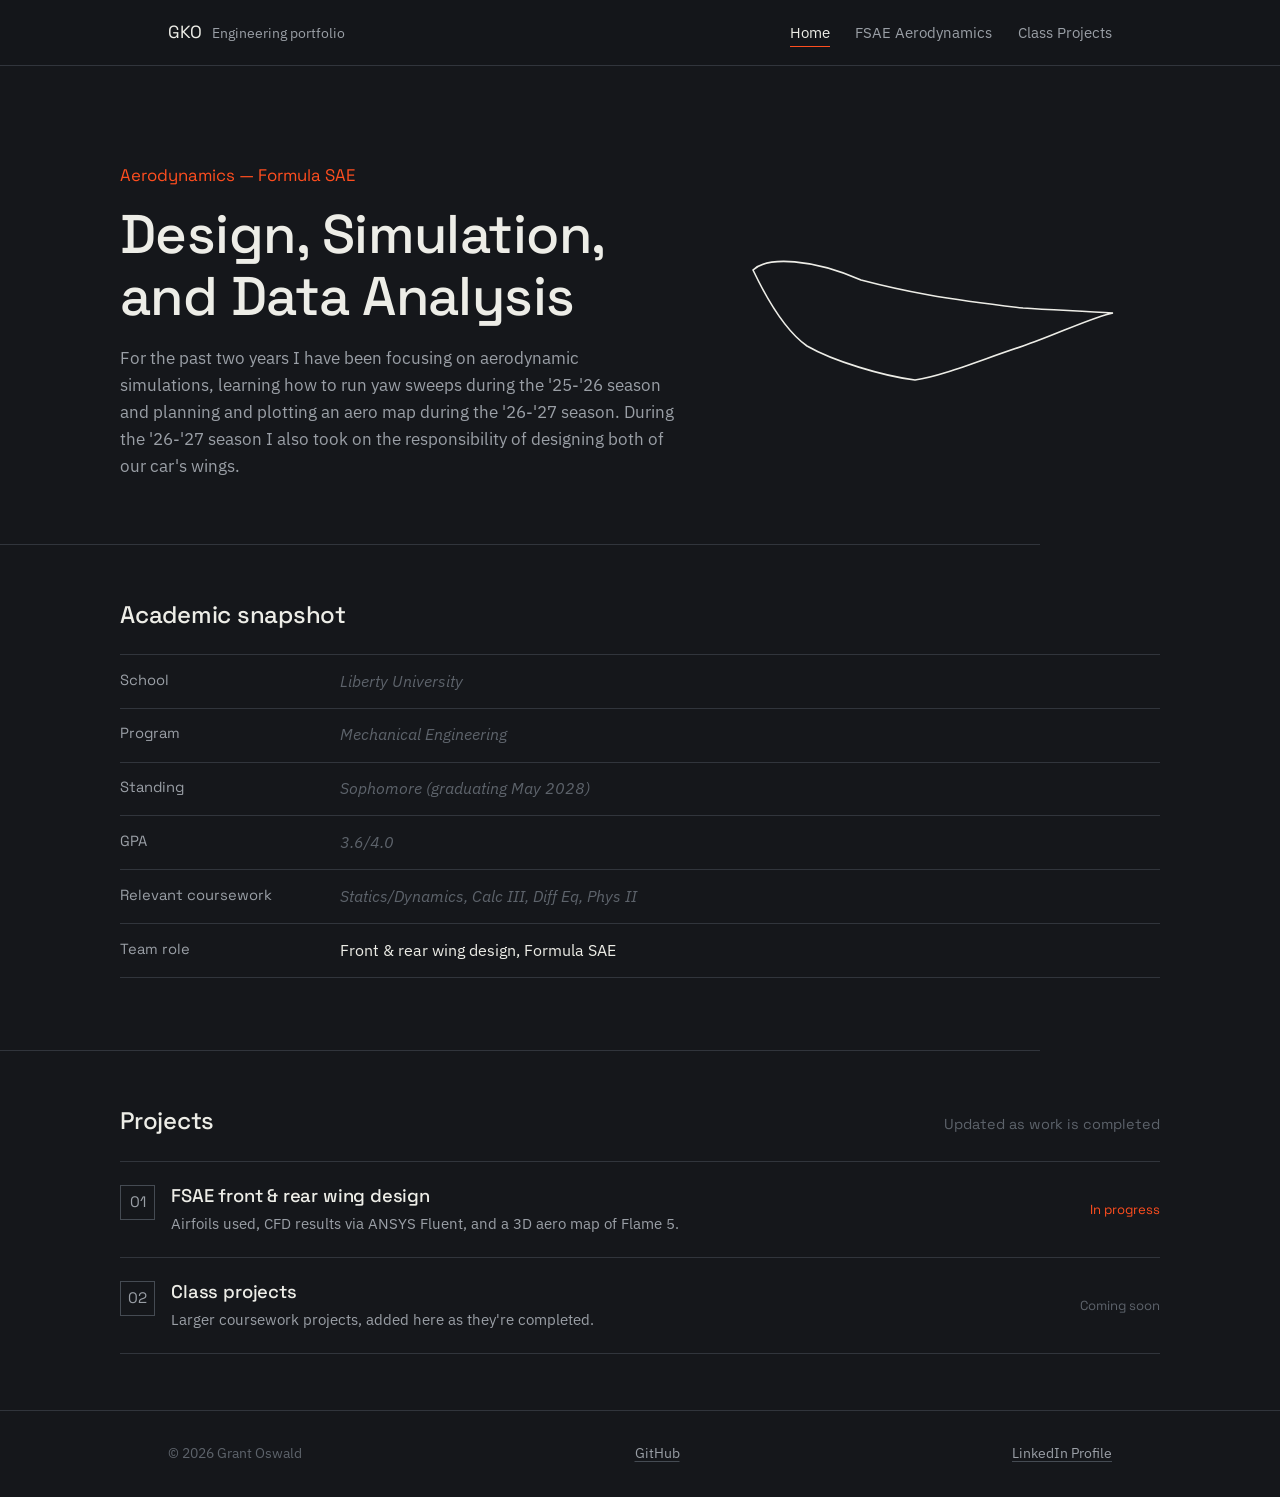
==== index.html @ 07bb7434 "Update index.html" ====
<!DOCTYPE html>
<html lang="en">
<head>
<meta charset="UTF-8">
<meta name="viewport" content="width=device-width, initial-scale=1.0">
<title>Grant Oswald — Engineering Portfolio</title>
<meta name="description" content="Engineering portfolio — FSAE aerodynamics and coursework projects.">
<link rel="preconnect" href="https://fonts.googleapis.com">
<link rel="preconnect" href="https://fonts.gstatic.com" crossorigin>
<link href="https://fonts.googleapis.com/css2?family=IBM+Plex+Sans:wght@400;500&family=Space+Grotesk:wght@500;600&display=swap" rel="stylesheet">
<link rel="stylesheet" href="css/style.css">
</head>
<body>

<header class="site-header">
  <div class="wrap">
    <a href="index.html" class="wordmark">GKO <span>Engineering portfolio</span></a>
    <nav class="site-nav">
      <a href="index.html" aria-current="page">Home</a>
      <a href="projects/fsae.html">FSAE Aerodynamics</a>
      <a href="projects/class-projects.html">Class Projects</a>
    </nav>
  </div>
</header>

<main>

  <!-- ============ HERO ============ -->
  <section class="hero wrap">
    <div>
      <div class="role">Aerodynamics — Formula SAE</div>
      <h1>Design, Simulation, and Data Analysis</h1>
      <p>For the past two years I have been focusing on aerodynamic simulations, learning how to run yaw sweeps during the '25-'26 season and
        planning and plotting an aero map during the '26-'27 season. During the '26-'27 season I also took on the responsibility of designing
      both of our car's wings.</p>
    </div>
     <div class="hero-figure" aria-hidden="true">
      <!-- MSHD airfoil profile, traced from reference plot -->
      <svg viewBox="0 0 420 260" fill="none" xmlns="http://www.w3.org/2000/svg">
        <path d="M30 79
                 C 45 65, 90 68, 138 89
                 C 180 100, 220 108, 300 117
                 C 330 119, 360 120, 390 122
                 C 372 125, 330 145, 300 155
                 C 260 168, 220 185, 192 189
                 C 160 185, 110 170, 84 155
                 C 60 138, 40 100, 30 79
                 Z"
              stroke="#EDEDE7" stroke-width="1.6"/>
      </svg>
    </div>
  </section>

  <hr class="dim-line wrap">

  <!-- ============ ACADEMIC SNAPSHOT ============ -->
  <section class="block wrap" id="about">
    <div class="block-head">
      <h2>Academic snapshot</h2>
    </div>
    <dl class="spec-sheet">
      <div class="spec-row">
        <dt>School</dt>
        <dd><span class="placeholder">Liberty University</span></dd>
      </div>
      <div class="spec-row">
        <dt>Program</dt>
        <dd><span class="placeholder">Mechanical Engineering</span></dd>
      </div>
      <div class="spec-row">
        <dt>Standing</dt>
        <dd><span class="placeholder">Sophomore (graduating May 2028)</span></dd>
      </div>
      <div class="spec-row">
        <dt>GPA</dt>
        <dd><span class="placeholder">3.6/4.0</span></dd>
      </div>
      <div class="spec-row">
        <dt>Relevant coursework</dt>
        <dd><span class="placeholder">Statics/Dynamics, Calc III, Diff Eq, Phys II</span></dd>
      </div>
      <div class="spec-row">
        <dt>Team role</dt>
        <dd>Front &amp; rear wing design, Formula SAE</dd>
      </div>
    </dl>
  </section>

  <hr class="dim-line wrap">

  <!-- ============ PROJECT INDEX ============ -->
  <section class="block wrap" id="projects">
    <div class="block-head">
      <h2>Projects</h2>
      <span class="block-note">Updated as work is completed</span>
    </div>
    <div class="parts-list">
      <a class="part" href="projects/fsae.html">
        <span class="part-mark">01</span>
        <span class="part-body">
          <h3>FSAE front &amp; rear wing design</h3>
          <p>Airfoils used, CFD results via ANSYS Fluent, and a 3D aero map of Flame 5.</p>
        </span>
        <span class="part-status live">In progress</span>
      </a>
      <a class="part" href="projects/class-projects.html">
        <span class="part-mark">02</span>
        <span class="part-body">
          <h3>Class projects</h3>
          <p>Larger coursework projects, added here as they're completed.</p>
        </span>
        <span class="part-status">Coming soon</span>
      </a>
    </div>
  </section>

</main>

<footer class="site-footer">
  <div class="wrap">
    <span>&copy; 2026 Grant Oswald</span>
    <span><a href="https://github.com/gkoz416">GitHub</a></span>
    <span><a href="https://linkedin.com/in/grant-oswald/">LinkedIn Profile</a></span>
  </div>
</footer>

<script src="js/main.js"></script>
</body>
</html>
---- css/style.css ----
/* ============================================================
   Design tokens
   ============================================================ */
:root {
  --bg: #15171B;
  --bg-panel: #1B1E23;
  --text: #EDEDE7;
  --text-dim: #9A9FA6;
  --text-faint: #5D636B;
  --accent: #FF4E1F;
  --line: #31353C;
  --line-strong: #454B53;

  --font-head: "Space Grotesk", sans-serif;
  --font-body: "IBM Plex Sans", sans-serif;

  --measure: 68ch;
  --gutter: clamp(1.25rem, 4vw, 3rem);
}

* { box-sizing: border-box; }

html {
  scroll-behavior: smooth;
}

@media (prefers-reduced-motion: reduce) {
  html { scroll-behavior: auto; }
  * { animation-duration: 0.001ms !important; transition-duration: 0.001ms !important; }
}

body {
  margin: 0;
  background: var(--bg);
  color: var(--text);
  font-family: var(--font-body);
  font-size: 16px;
  line-height: 1.6;
  -webkit-font-smoothing: antialiased;
}

a {
  color: var(--text);
  text-decoration-color: var(--line-strong);
  text-underline-offset: 3px;
}
a:hover { text-decoration-color: var(--accent); }

a:focus-visible,
button:focus-visible {
  outline: 2px solid var(--accent);
  outline-offset: 3px;
}

img { max-width: 100%; display: block; }

h1, h2, h3 {
  font-family: var(--font-head);
  font-weight: 500;
  line-height: 1.15;
  margin: 0;
  letter-spacing: -0.01em;
}

p { margin: 0 0 1rem; max-width: var(--measure); }
p:last-child { margin-bottom: 0; }

.wrap {
  max-width: 1040px;
  margin: 0 auto;
  padding: 0 var(--gutter);
}

/* ============================================================
   Dimension-line divider — a recurring motif borrowed from
   engineering drawings: a rule with tick marks at each end,
   used to separate sections instead of a plain hairline.
   ============================================================ */
.dim-line {
  border: none;
  border-top: 1px solid var(--line);
  position: relative;
  margin: 0;
}
.dim-line::before,
.dim-line::after {
  content: "";
  position: absolute;
  top: -4px;
  width: 1px;
  height: 9px;
  background: var(--line-strong);
}
.dim-line::before { left: 0; }
.dim-line::after { right: 0; }

/* ============================================================
   Header / nav
   ============================================================ */
.site-header {
  border-bottom: 1px solid var(--line);
  position: sticky;
  top: 0;
  background: rgba(21, 23, 27, 0.92);
  backdrop-filter: blur(6px);
  z-index: 10;
}
.site-header .wrap {
  display: flex;
  align-items: baseline;
  justify-content: space-between;
  flex-wrap: wrap;
  gap: 0.5rem 1.5rem;
  padding-top: 1.1rem;
  padding-bottom: 1.1rem;
}
.wordmark {
  font-family: var(--font-head);
  font-size: 1.1rem;
  color: var(--text);
  text-decoration: none;
  display: flex;
  align-items: baseline;
  gap: 0.6rem;
}
.wordmark span {
  font-family: var(--font-body);
  font-size: 0.85rem;
  color: var(--text-dim);
  font-weight: 400;
}
.site-nav {
  display: flex;
  gap: 1.6rem;
  flex-wrap: wrap;
}
.site-nav a {
  font-size: 0.95rem;
  color: var(--text-dim);
  text-decoration: none;
  padding-bottom: 2px;
  border-bottom: 1px solid transparent;
}
.site-nav a:hover,
.site-nav a[aria-current="page"] {
  color: var(--text);
  border-bottom-color: var(--accent);
}

/* ============================================================
   Hero
   ============================================================ */
.hero {
  padding: clamp(3rem, 8vw, 6rem) 0 clamp(2.5rem, 6vw, 4rem);
  display: grid;
  grid-template-columns: 1.1fr 0.9fr;
  gap: 2rem;
  align-items: center;
}
.hero h1 {
  font-size: clamp(2.1rem, 4.4vw, 3.4rem);
  max-width: 14ch;
}
.hero .role {
  color: var(--accent);
  font-family: var(--font-head);
  font-size: 1.05rem;
  margin-bottom: 0.9rem;
}
.hero p {
  color: var(--text-dim);
  font-size: 1.05rem;
  margin-top: 1.1rem;
}
.hero-figure {
  display: flex;
  justify-content: center;
}
.hero-figure svg {
  width: 100%;
  max-width: 420px;
  height: auto;
}
@media (max-width: 760px) {
  .hero { grid-template-columns: 1fr; }
  .hero-figure { order: -1; max-width: 260px; margin: 0 auto; }
}

/* ============================================================
   Section shell
   ============================================================ */
section.block {
  padding: clamp(2.5rem, 6vw, 3.5rem) 0;
}
.block-head {
  display: flex;
  justify-content: space-between;
  align-items: baseline;
  gap: 1rem;
  margin-bottom: 1.6rem;
  flex-wrap: wrap;
}
.block-head h2 {
  font-size: 1.5rem;
}
.block-head .block-note {
  color: var(--text-faint);
  font-size: 0.9rem;
  font-family: var(--font-head);
}

/* ============================================================
   Spec sheet — label/value rows, used for the academic
   snapshot. Mirrors a datasheet rather than a generic card.
   ============================================================ */
.spec-sheet {
  display: grid;
  grid-template-columns: minmax(140px, 220px) 1fr;
  border-top: 1px solid var(--line);
}
.spec-row {
  display: contents;
}
.spec-row dt,
.spec-row dd {
  padding: 0.85rem 0;
  border-bottom: 1px solid var(--line);
  margin: 0;
}
.spec-row dt {
  color: var(--text-dim);
  font-family: var(--font-head);
  font-size: 0.92rem;
  padding-right: 1rem;
}
.spec-row dd {
  color: var(--text);
}
.spec-row dd .placeholder {
  color: var(--text-faint);
  font-style: italic;
}
@media (max-width: 560px) {
  .spec-sheet { grid-template-columns: 1fr; }
  .spec-row dt { border-bottom: none; padding-bottom: 0.15rem; }
  .spec-row dd { padding-top: 0.15rem; }
}

/* ============================================================
   Parts list — the project index, styled like a bill of
   materials rather than a grid of identical cards.
   ============================================================ */
.parts-list {
  border-top: 1px solid var(--line);
}
.part {
  display: grid;
  grid-template-columns: 2.2rem 1fr auto;
  gap: 1rem;
  align-items: start;
  padding: 1.4rem 0;
  border-bottom: 1px solid var(--line);
  text-decoration: none;
  color: inherit;
}
.part-mark {
  width: 2.2rem;
  height: 2.2rem;
  border: 1px solid var(--line-strong);
  display: flex;
  align-items: center;
  justify-content: center;
  color: var(--text-dim);
  font-family: var(--font-head);
  font-size: 0.95rem;
}
.part-body h3 {
  font-size: 1.15rem;
  margin-bottom: 0.3rem;
}
.part-body p {
  color: var(--text-dim);
  font-size: 0.95rem;
}
.part-status {
  font-family: var(--font-head);
  font-size: 0.82rem;
  color: var(--text-faint);
  white-space: nowrap;
  align-self: center;
}
.part-status.live { color: var(--accent); }
a.part:hover .part-mark { border-color: var(--accent); color: var(--accent); }
a.part:hover h3 { text-decoration: underline; text-decoration-color: var(--accent); }

/* ============================================================
   Placeholder media block — dashed frame standing in for
   images/embeds not yet added.
   ============================================================ */
.placeholder-media {
  border: 1px dashed var(--line-strong);
  background: var(--bg-panel);
  color: var(--text-faint);
  min-height: 220px;
  display: flex;
  align-items: center;
  justify-content: center;
  text-align: center;
  padding: 1.5rem;
  font-size: 0.9rem;
}
.placeholder-media strong {
  display: block;
  color: var(--text-dim);
  font-family: var(--font-head);
  font-weight: 500;
  margin-bottom: 0.35rem;
}

/* ============================================================
   Process steps (FSAE page) — a real sequence, so numbering
   is appropriate here.
   ============================================================ */
.process {
  border-top: 1px solid var(--line);
}
.step {
  display: grid;
  grid-template-columns: 3rem 1fr;
  gap: 1.2rem;
  padding: 1.6rem 0;
  border-bottom: 1px solid var(--line);
}
.step-num {
  font-family: var(--font-head);
  color: var(--accent);
  font-size: 1rem;
}
.step h3 {
  font-size: 1.1rem;
  margin-bottom: 0.4rem;
}
.step p { color: var(--text-dim); }

/* ============================================================
   Two-up media/text layout
   ============================================================ */
.split {
  display: grid;
  grid-template-columns: 1fr 1fr;
  gap: 2rem;
  align-items: center;
}
@media (max-width: 700px) {
  .split { grid-template-columns: 1fr; }
}

.tag-row {
  display: flex;
  flex-wrap: wrap;
  gap: 0.5rem;
  margin-top: 0.9rem;
}
.tag {
  font-family: var(--font-head);
  font-size: 0.8rem;
  color: var(--text-dim);
  border: 1px solid var(--line-strong);
  padding: 0.25rem 0.6rem;
}

.back-link {
  display: inline-block;
  color: var(--text-dim);
  font-size: 0.9rem;
  text-decoration: none;
  margin-bottom: 1.5rem;
  border-bottom: 1px solid var(--line-strong);
}
.back-link:hover { color: var(--accent); border-color: var(--accent); }

/* ============================================================
   Footer
   ============================================================ */
.site-footer {
  border-top: 1px solid var(--line);
  padding: 2rem 0;
  color: var(--text-faint);
  font-size: 0.85rem;
}
.site-footer .wrap {
  display: flex;
  justify-content: space-between;
  flex-wrap: wrap;
  gap: 0.5rem;
}
.site-footer a { color: var(--text-dim); }
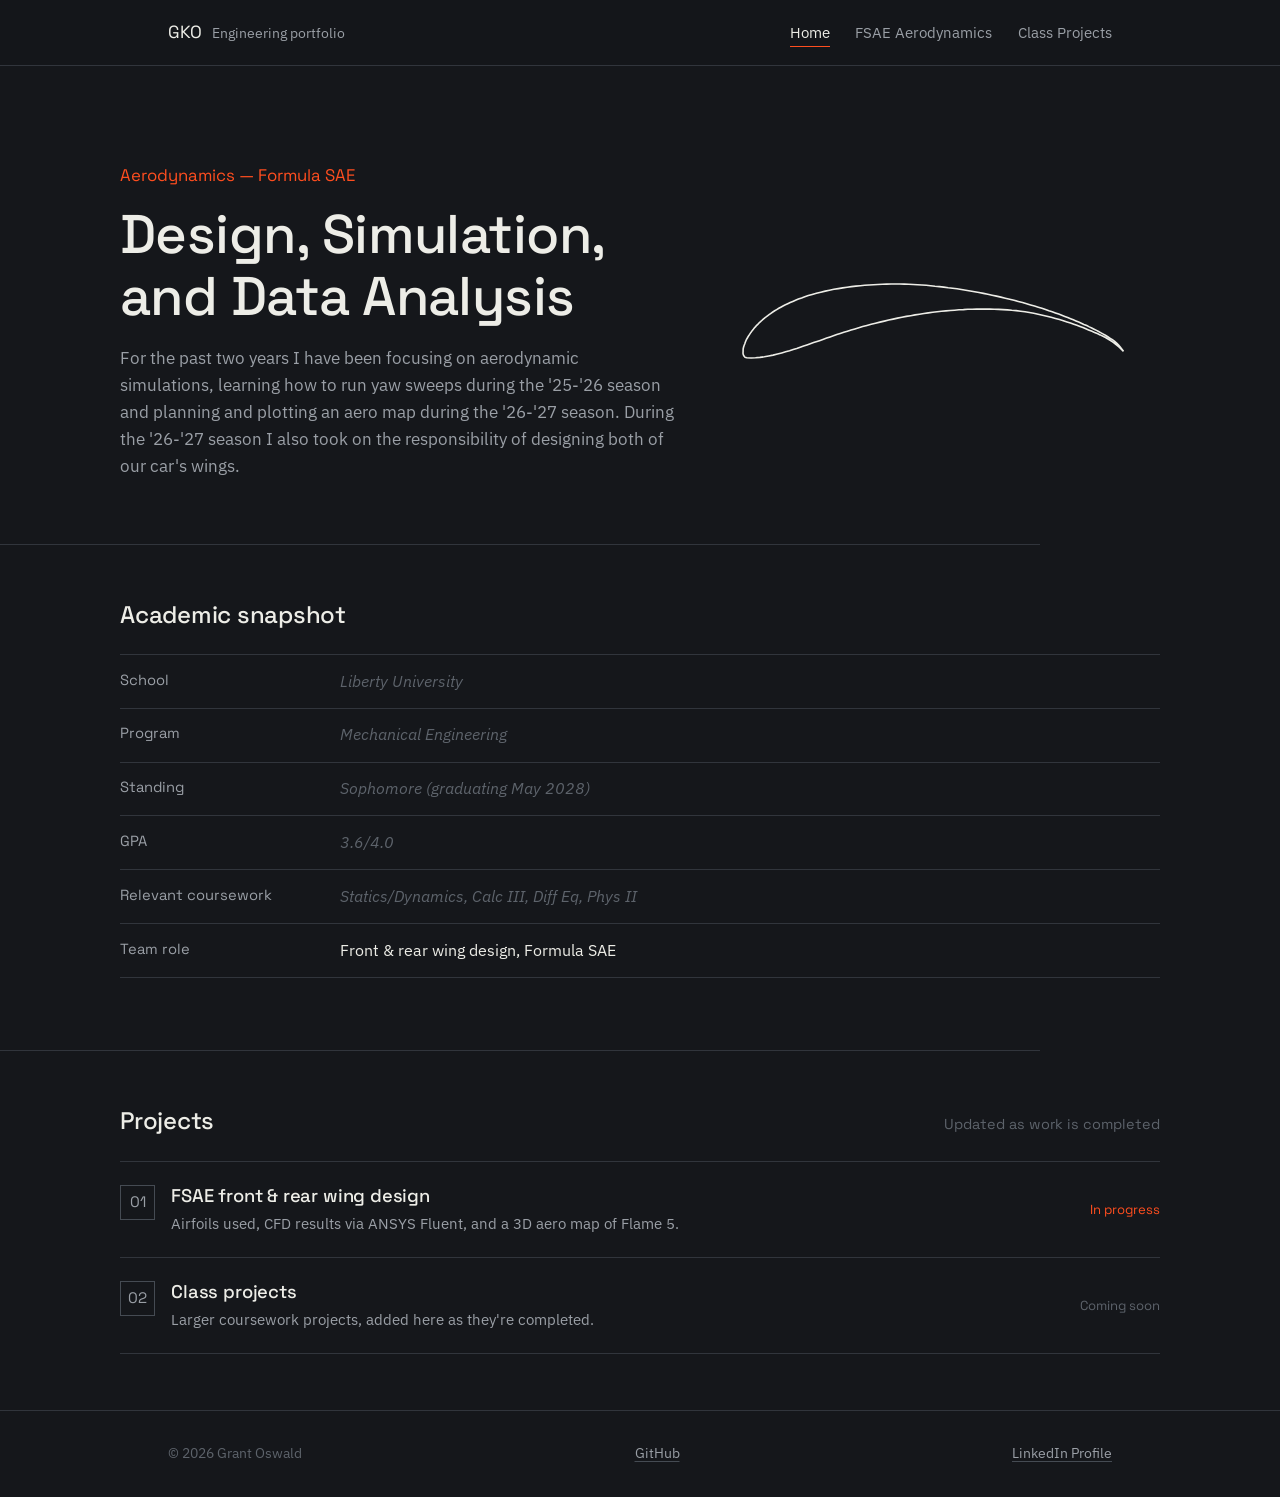
==== commit bbba8bb3: "Update index.html" ====
--- a/index.html
+++ b/index.html
@@ -35,17 +35,9 @@
       both of our car's wings.</p>
     </div>
      <div class="hero-figure" aria-hidden="true">
-      <!-- MSHD airfoil profile, traced from reference plot -->
+      <!-- MSHD airfoil profile, plotted from coordinate data (x/c, y/c) -->
       <svg viewBox="0 0 420 260" fill="none" xmlns="http://www.w3.org/2000/svg">
-        <path d="M30 79
-                 C 45 65, 90 68, 138 89
-                 C 180 100, 220 108, 300 117
-                 C 330 119, 360 120, 390 122
-                 C 372 125, 330 145, 300 155
-                 C 260 168, 220 185, 192 189
-                 C 160 185, 110 170, 84 155
-                 C 60 138, 40 100, 30 79
-                 Z"
+        <path d="M400.5 160.3 L397.4 156.2 L395.8 154.2 L393.9 152.4 L391.7 150.4 L389.4 148.7 L387.2 147.3 L384.8 145.8 L382.4 144.3 L379.9 142.9 L377.6 141.6 L375.6 140.5 L373.5 139.4 L371.1 138.2 L368.7 137.0 L366.3 135.9 L363.7 134.6 L360.9 133.4 L358.3 132.2 L355.7 131.1 L353.0 129.9 L350.3 128.8 L347.6 127.7 L344.7 126.5 L341.8 125.4 L338.8 124.2 L335.7 123.1 L332.4 121.9 L329.2 120.7 L325.9 119.7 L322.5 118.5 L318.9 117.3 L315.3 116.2 L311.5 115.0 L307.6 113.9 L303.6 112.7 L299.5 111.6 L295.3 110.4 L291.0 109.3 L286.7 108.2 L282.3 107.2 L277.9 106.1 L273.5 105.1 L269.1 104.2 L264.8 103.3 L260.4 102.4 L256.0 101.5 L251.6 100.7 L247.2 100.0 L242.8 99.3 L238.4 98.5 L234.0 97.8 L229.6 97.2 L225.2 96.7 L220.8 96.1 L216.4 95.6 L212.0 95.2 L207.6 94.7 L203.3 94.3 L198.9 94.0 L194.5 93.7 L190.1 93.5 L185.7 93.3 L181.3 93.1 L176.9 93.0 L172.5 93.0 L168.1 93.0 L163.7 93.1 L159.3 93.3 L154.9 93.5 L150.5 93.7 L146.1 94.0 L141.7 94.3 L137.3 94.7 L132.9 95.1 L128.5 95.6 L124.1 96.2 L119.7 96.9 L115.3 97.6 L110.9 98.3 L106.5 99.2 L102.2 100.1 L97.8 101.2 L93.4 102.3 L89.2 103.5 L85.3 104.6 L81.8 105.7 L78.6 106.9 L75.4 108.0 L72.5 109.2 L69.8 110.4 L67.2 111.5 L64.7 112.7 L62.4 113.8 L60.0 115.0 L57.8 116.2 L55.8 117.3 L53.7 118.6 L51.7 119.8 L49.8 121.0 L47.9 122.3 L46.1 123.6 L44.5 124.8 L43.1 125.9 L41.5 127.1 L40.0 128.4 L38.8 129.5 L37.5 130.7 L36.2 131.8 L35.0 133.1 L33.7 134.3 L32.6 135.6 L31.5 136.8 L30.5 138.1 L29.4 139.4 L28.4 140.8 L27.4 142.1 L26.6 143.4 L25.7 144.7 L24.9 146.0 L24.2 147.3 L23.5 148.4 L22.9 149.8 L22.3 151.3 L21.8 152.7 L21.1 154.4 L20.6 156.0 L20.2 157.7 L20.1 159.4 L20.1 160.6 L20.0 162.2 L20.3 163.7 L21.0 165.1 L22.1 166.4 L23.7 166.8 L28.1 167.0 L32.5 166.8 L36.9 166.4 L41.3 165.8 L45.7 165.0 L50.1 164.1 L54.5 163.0 L58.7 161.9 L62.6 160.8 L66.5 159.7 L70.2 158.5 L73.7 157.4 L77.2 156.2 L80.6 155.1 L83.9 154.0 L87.3 152.8 L90.6 151.6 L94.0 150.5 L97.2 149.4 L100.5 148.2 L103.7 147.1 L107.1 145.9 L110.4 144.8 L113.8 143.6 L117.2 142.5 L120.8 141.3 L124.4 140.2 L128.1 139.0 L131.9 137.9 L135.8 136.7 L139.7 135.6 L143.9 134.4 L148.2 133.3 L152.5 132.2 L156.9 131.1 L161.3 130.1 L165.7 129.0 L170.1 128.1 L174.5 127.1 L178.9 126.3 L183.3 125.4 L187.7 124.7 L192.1 123.9 L196.5 123.2 L200.9 122.5 L205.3 121.9 L209.7 121.3 L214.1 120.8 L218.5 120.3 L222.9 119.9 L227.3 119.5 L231.6 119.2 L236.0 118.8 L240.4 118.6 L244.8 118.3 L249.2 118.2 L253.6 118.1 L258.0 118.1 L262.4 118.1 L266.8 118.1 L271.2 118.2 L275.6 118.4 L280.0 118.6 L284.4 118.9 L288.8 119.3 L293.2 119.6 L297.6 120.2 L302.0 120.8 L306.4 121.5 L310.7 122.3 L315.1 123.2 L319.5 124.2 L323.9 125.2 L328.2 126.3 L332.4 127.4 L336.5 128.6 L340.3 129.7 L344.0 130.9 L347.5 132.0 L350.8 133.2 L353.9 134.3 L357.0 135.5 L360.0 136.6 L362.8 137.8 L365.5 138.9 L368.4 140.1 L371.6 141.4 L374.3 142.6 L377.2 143.9 L380.0 145.3 L382.5 146.5 L385.0 148.0 L387.1 149.3 L389.2 150.6 L390.9 151.8 L392.5 153.1 L394.7 154.9 L396.5 156.5 Z"
               stroke="#EDEDE7" stroke-width="1.6"/>
       </svg>
     </div>
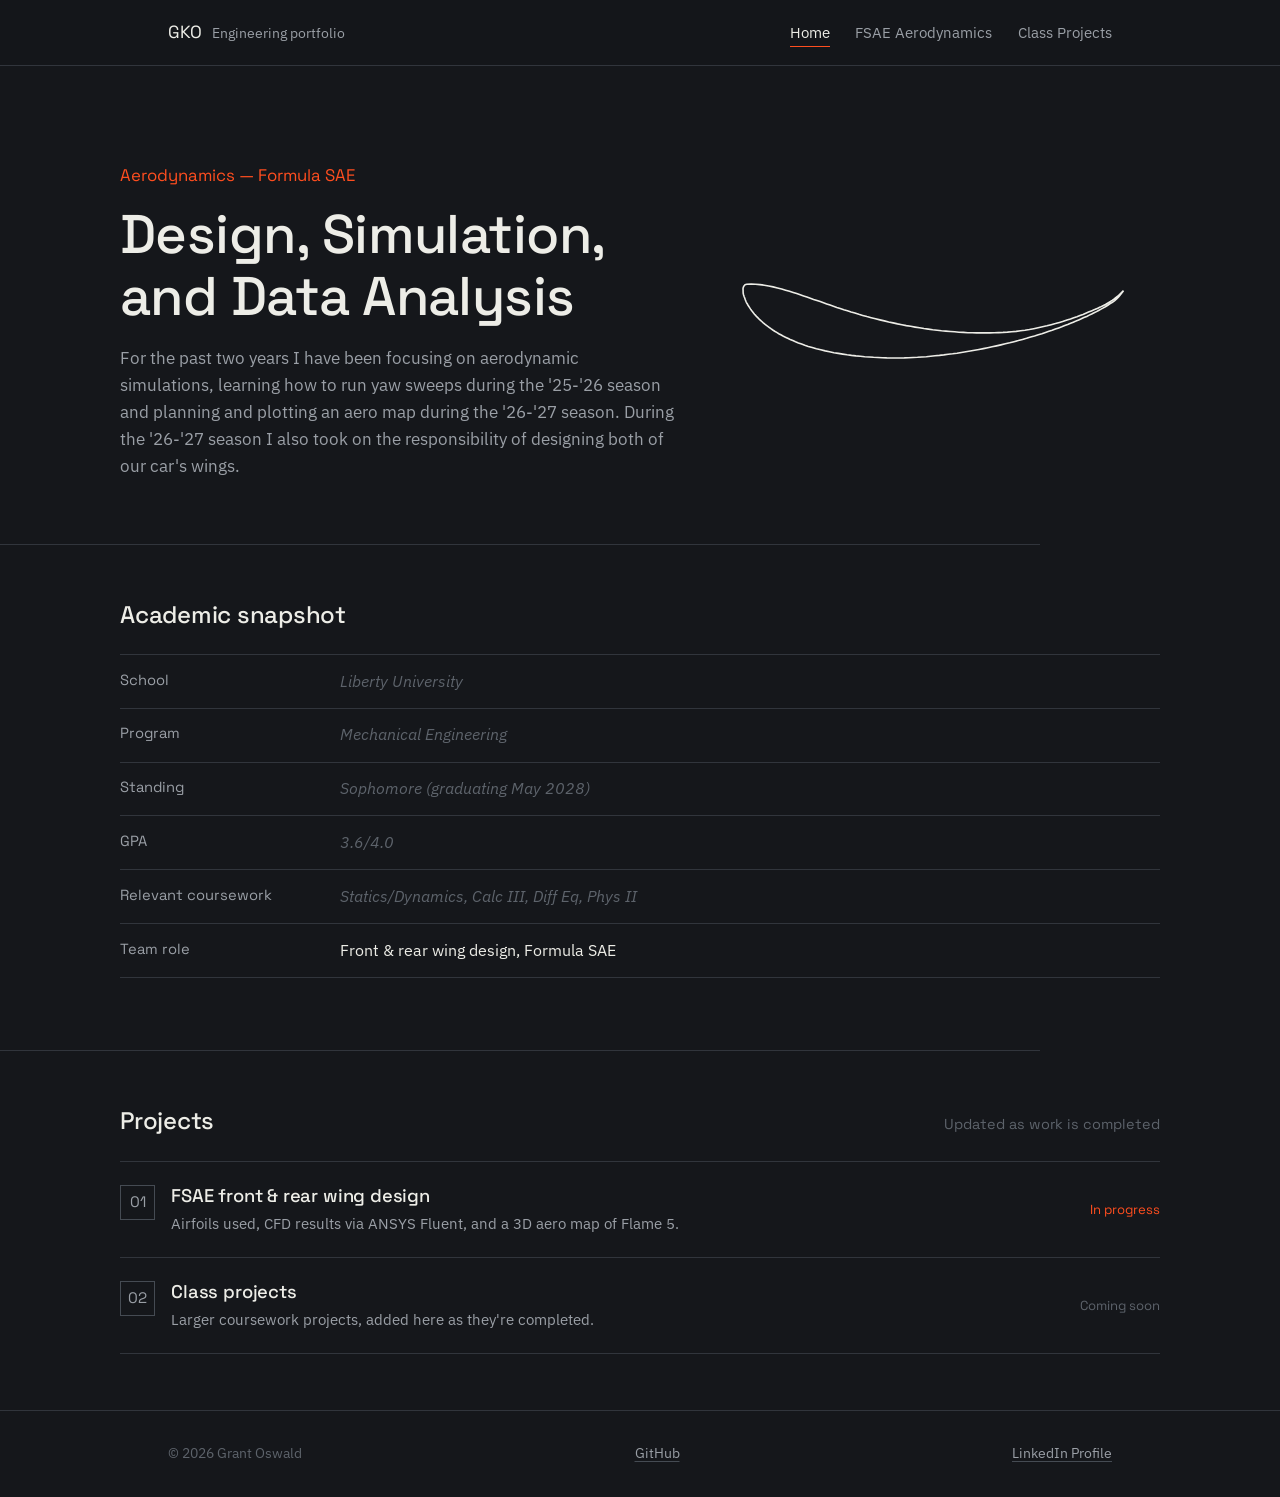
==== commit 9aaa18e1: "Update index.html" ====
--- a/index.html
+++ b/index.html
@@ -35,9 +35,9 @@
       both of our car's wings.</p>
     </div>
      <div class="hero-figure" aria-hidden="true">
-      <!-- MSHD airfoil profile, plotted from coordinate data (x/c, y/c) -->
+      <!-- MSHD airfoil profile, plotted from coordinate data (x/c, y/c), flipped -->
       <svg viewBox="0 0 420 260" fill="none" xmlns="http://www.w3.org/2000/svg">
-        <path d="M400.5 160.3 L397.4 156.2 L395.8 154.2 L393.9 152.4 L391.7 150.4 L389.4 148.7 L387.2 147.3 L384.8 145.8 L382.4 144.3 L379.9 142.9 L377.6 141.6 L375.6 140.5 L373.5 139.4 L371.1 138.2 L368.7 137.0 L366.3 135.9 L363.7 134.6 L360.9 133.4 L358.3 132.2 L355.7 131.1 L353.0 129.9 L350.3 128.8 L347.6 127.7 L344.7 126.5 L341.8 125.4 L338.8 124.2 L335.7 123.1 L332.4 121.9 L329.2 120.7 L325.9 119.7 L322.5 118.5 L318.9 117.3 L315.3 116.2 L311.5 115.0 L307.6 113.9 L303.6 112.7 L299.5 111.6 L295.3 110.4 L291.0 109.3 L286.7 108.2 L282.3 107.2 L277.9 106.1 L273.5 105.1 L269.1 104.2 L264.8 103.3 L260.4 102.4 L256.0 101.5 L251.6 100.7 L247.2 100.0 L242.8 99.3 L238.4 98.5 L234.0 97.8 L229.6 97.2 L225.2 96.7 L220.8 96.1 L216.4 95.6 L212.0 95.2 L207.6 94.7 L203.3 94.3 L198.9 94.0 L194.5 93.7 L190.1 93.5 L185.7 93.3 L181.3 93.1 L176.9 93.0 L172.5 93.0 L168.1 93.0 L163.7 93.1 L159.3 93.3 L154.9 93.5 L150.5 93.7 L146.1 94.0 L141.7 94.3 L137.3 94.7 L132.9 95.1 L128.5 95.6 L124.1 96.2 L119.7 96.9 L115.3 97.6 L110.9 98.3 L106.5 99.2 L102.2 100.1 L97.8 101.2 L93.4 102.3 L89.2 103.5 L85.3 104.6 L81.8 105.7 L78.6 106.9 L75.4 108.0 L72.5 109.2 L69.8 110.4 L67.2 111.5 L64.7 112.7 L62.4 113.8 L60.0 115.0 L57.8 116.2 L55.8 117.3 L53.7 118.6 L51.7 119.8 L49.8 121.0 L47.9 122.3 L46.1 123.6 L44.5 124.8 L43.1 125.9 L41.5 127.1 L40.0 128.4 L38.8 129.5 L37.5 130.7 L36.2 131.8 L35.0 133.1 L33.7 134.3 L32.6 135.6 L31.5 136.8 L30.5 138.1 L29.4 139.4 L28.4 140.8 L27.4 142.1 L26.6 143.4 L25.7 144.7 L24.9 146.0 L24.2 147.3 L23.5 148.4 L22.9 149.8 L22.3 151.3 L21.8 152.7 L21.1 154.4 L20.6 156.0 L20.2 157.7 L20.1 159.4 L20.1 160.6 L20.0 162.2 L20.3 163.7 L21.0 165.1 L22.1 166.4 L23.7 166.8 L28.1 167.0 L32.5 166.8 L36.9 166.4 L41.3 165.8 L45.7 165.0 L50.1 164.1 L54.5 163.0 L58.7 161.9 L62.6 160.8 L66.5 159.7 L70.2 158.5 L73.7 157.4 L77.2 156.2 L80.6 155.1 L83.9 154.0 L87.3 152.8 L90.6 151.6 L94.0 150.5 L97.2 149.4 L100.5 148.2 L103.7 147.1 L107.1 145.9 L110.4 144.8 L113.8 143.6 L117.2 142.5 L120.8 141.3 L124.4 140.2 L128.1 139.0 L131.9 137.9 L135.8 136.7 L139.7 135.6 L143.9 134.4 L148.2 133.3 L152.5 132.2 L156.9 131.1 L161.3 130.1 L165.7 129.0 L170.1 128.1 L174.5 127.1 L178.9 126.3 L183.3 125.4 L187.7 124.7 L192.1 123.9 L196.5 123.2 L200.9 122.5 L205.3 121.9 L209.7 121.3 L214.1 120.8 L218.5 120.3 L222.9 119.9 L227.3 119.5 L231.6 119.2 L236.0 118.8 L240.4 118.6 L244.8 118.3 L249.2 118.2 L253.6 118.1 L258.0 118.1 L262.4 118.1 L266.8 118.1 L271.2 118.2 L275.6 118.4 L280.0 118.6 L284.4 118.9 L288.8 119.3 L293.2 119.6 L297.6 120.2 L302.0 120.8 L306.4 121.5 L310.7 122.3 L315.1 123.2 L319.5 124.2 L323.9 125.2 L328.2 126.3 L332.4 127.4 L336.5 128.6 L340.3 129.7 L344.0 130.9 L347.5 132.0 L350.8 133.2 L353.9 134.3 L357.0 135.5 L360.0 136.6 L362.8 137.8 L365.5 138.9 L368.4 140.1 L371.6 141.4 L374.3 142.6 L377.2 143.9 L380.0 145.3 L382.5 146.5 L385.0 148.0 L387.1 149.3 L389.2 150.6 L390.9 151.8 L392.5 153.1 L394.7 154.9 L396.5 156.5 Z"
+        <path d="M400.5 99.7 L397.4 103.8 L395.8 105.8 L393.9 107.6 L391.7 109.6 L389.4 111.3 L387.2 112.7 L384.8 114.2 L382.4 115.7 L379.9 117.1 L377.6 118.4 L375.6 119.5 L373.5 120.6 L371.1 121.8 L368.7 123.0 L366.3 124.1 L363.7 125.4 L360.9 126.6 L358.3 127.8 L355.7 128.9 L353.0 130.1 L350.3 131.2 L347.6 132.3 L344.7 133.5 L341.8 134.6 L338.8 135.8 L335.7 136.9 L332.4 138.1 L329.2 139.3 L325.9 140.3 L322.5 141.5 L318.9 142.7 L315.3 143.8 L311.5 145.0 L307.6 146.1 L303.6 147.3 L299.5 148.4 L295.3 149.6 L291.0 150.7 L286.7 151.8 L282.3 152.8 L277.9 153.9 L273.5 154.9 L269.1 155.8 L264.8 156.7 L260.4 157.6 L256.0 158.5 L251.6 159.3 L247.2 160.0 L242.8 160.7 L238.4 161.5 L234.0 162.2 L229.6 162.8 L225.2 163.3 L220.8 163.9 L216.4 164.4 L212.0 164.8 L207.6 165.3 L203.3 165.7 L198.9 166.0 L194.5 166.3 L190.1 166.5 L185.7 166.7 L181.3 166.9 L176.9 167.0 L172.5 167.0 L168.1 167.0 L163.7 166.9 L159.3 166.7 L154.9 166.5 L150.5 166.3 L146.1 166.0 L141.7 165.7 L137.3 165.3 L132.9 164.9 L128.5 164.4 L124.1 163.8 L119.7 163.1 L115.3 162.4 L110.9 161.7 L106.5 160.8 L102.2 159.9 L97.8 158.8 L93.4 157.7 L89.2 156.5 L85.3 155.4 L81.8 154.3 L78.6 153.1 L75.4 152.0 L72.5 150.8 L69.8 149.6 L67.2 148.5 L64.7 147.3 L62.4 146.2 L60.0 145.0 L57.8 143.8 L55.8 142.7 L53.7 141.4 L51.7 140.2 L49.8 139.0 L47.9 137.7 L46.1 136.4 L44.5 135.2 L43.1 134.1 L41.5 132.9 L40.0 131.6 L38.8 130.5 L37.5 129.3 L36.2 128.2 L35.0 126.9 L33.7 125.7 L32.6 124.4 L31.5 123.2 L30.5 121.9 L29.4 120.6 L28.4 119.2 L27.4 117.9 L26.6 116.6 L25.7 115.3 L24.9 114.0 L24.2 112.7 L23.5 111.6 L22.9 110.2 L22.3 108.7 L21.8 107.3 L21.1 105.6 L20.6 104.0 L20.2 102.3 L20.1 100.6 L20.1 99.4 L20.0 97.8 L20.3 96.3 L21.0 94.9 L22.1 93.6 L23.7 93.2 L28.1 93.0 L32.5 93.2 L36.9 93.6 L41.3 94.2 L45.7 95.0 L50.1 95.9 L54.5 97.0 L58.7 98.1 L62.6 99.2 L66.5 100.3 L70.2 101.5 L73.7 102.6 L77.2 103.8 L80.6 104.9 L83.9 106.0 L87.3 107.2 L90.6 108.4 L94.0 109.5 L97.2 110.6 L100.5 111.8 L103.7 112.9 L107.1 114.1 L110.4 115.2 L113.8 116.4 L117.2 117.5 L120.8 118.7 L124.4 119.8 L128.1 121.0 L131.9 122.1 L135.8 123.3 L139.7 124.4 L143.9 125.6 L148.2 126.7 L152.5 127.8 L156.9 128.9 L161.3 129.9 L165.7 131.0 L170.1 131.9 L174.5 132.9 L178.9 133.7 L183.3 134.6 L187.7 135.3 L192.1 136.1 L196.5 136.8 L200.9 137.5 L205.3 138.1 L209.7 138.7 L214.1 139.2 L218.5 139.7 L222.9 140.1 L227.3 140.5 L231.6 140.8 L236.0 141.2 L240.4 141.4 L244.8 141.7 L249.2 141.8 L253.6 141.9 L258.0 141.9 L262.4 141.9 L266.8 141.9 L271.2 141.8 L275.6 141.6 L280.0 141.4 L284.4 141.1 L288.8 140.7 L293.2 140.4 L297.6 139.8 L302.0 139.2 L306.4 138.5 L310.7 137.7 L315.1 136.8 L319.5 135.8 L323.9 134.8 L328.2 133.7 L332.4 132.6 L336.5 131.4 L340.3 130.3 L344.0 129.1 L347.5 128.0 L350.8 126.8 L353.9 125.7 L357.0 124.5 L360.0 123.4 L362.8 122.2 L365.5 121.1 L368.4 119.9 L371.6 118.6 L374.3 117.4 L377.2 116.1 L380.0 114.7 L382.5 113.5 L385.0 112.0 L387.1 110.7 L389.2 109.4 L390.9 108.2 L392.5 106.9 L394.7 105.1 L396.5 103.5 Z"
               stroke="#EDEDE7" stroke-width="1.6"/>
       </svg>
     </div>
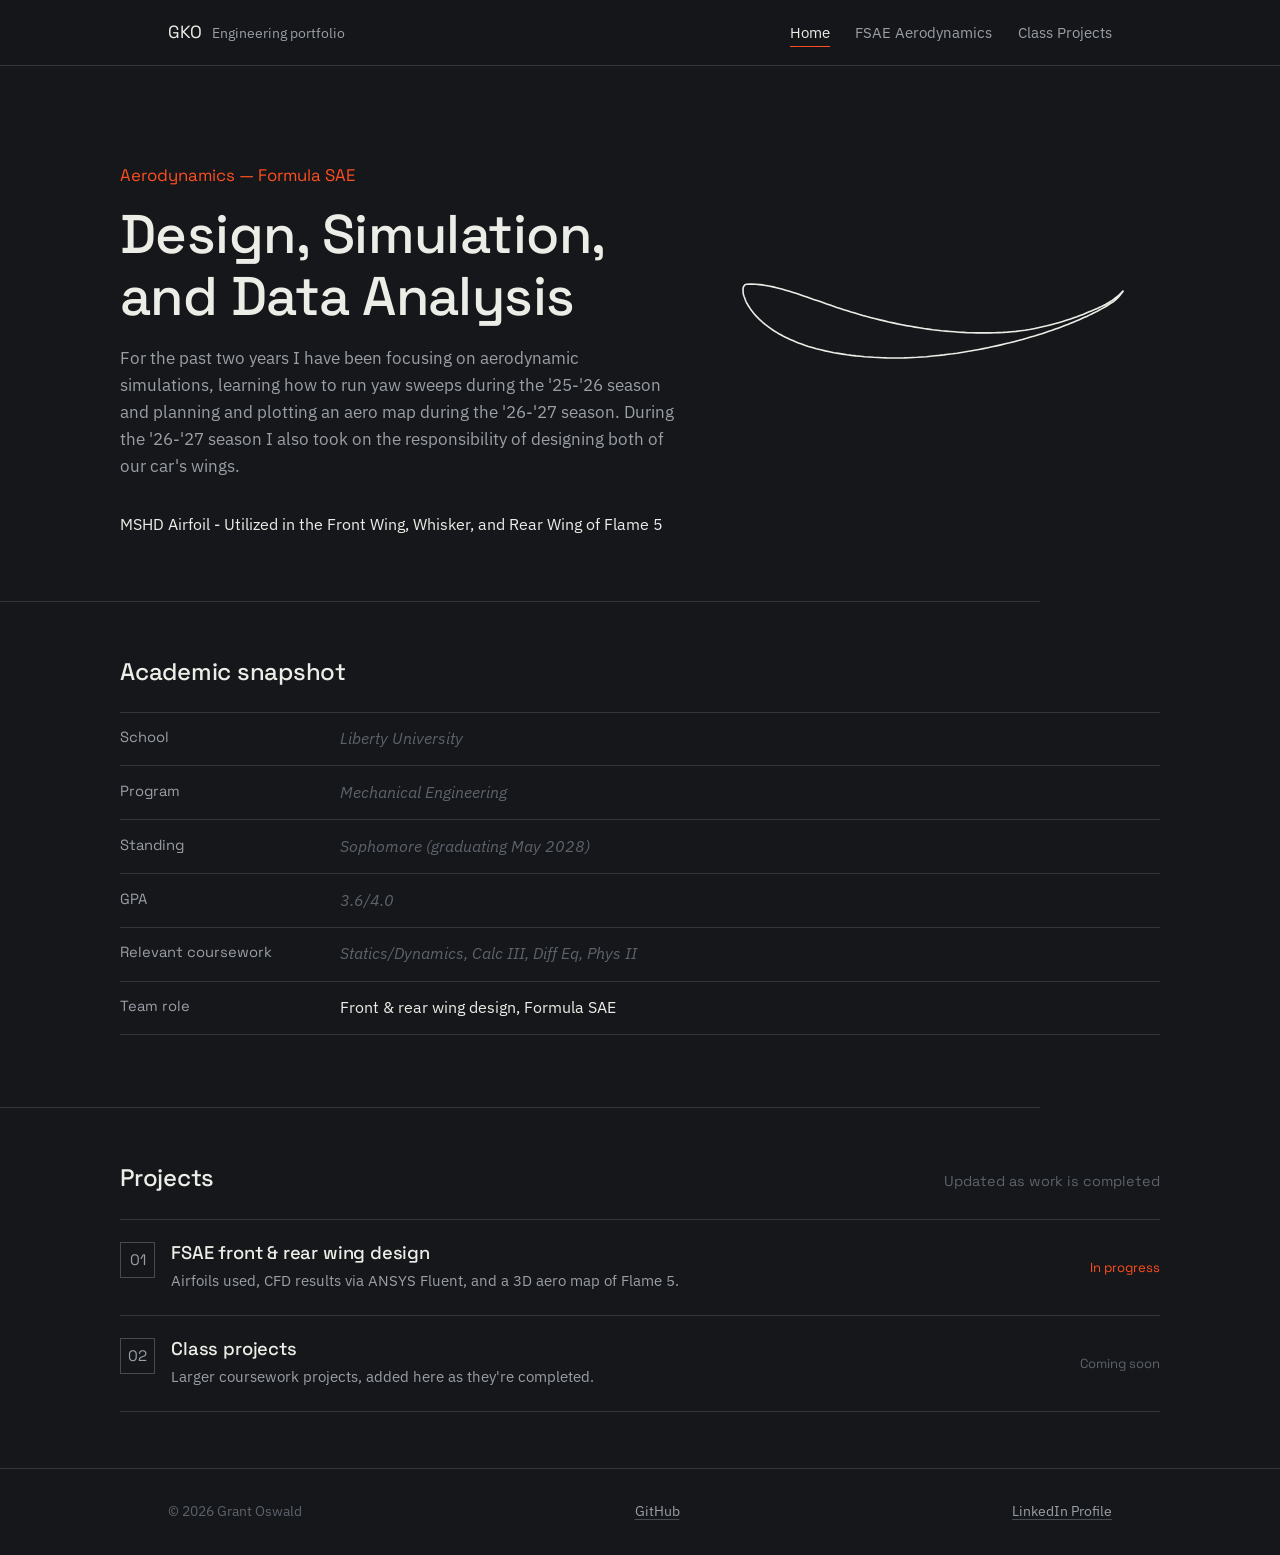
==== commit 0321e97d: "Update index.html" ====
--- a/index.html
+++ b/index.html
@@ -41,6 +41,7 @@
               stroke="#EDEDE7" stroke-width="1.6"/>
       </svg>
     </div>
+    <div class="title">MSHD Airfoil - Utilized in the Front Wing, Whisker, and Rear Wing of Flame 5</div>
   </section>
 
   <hr class="dim-line wrap">
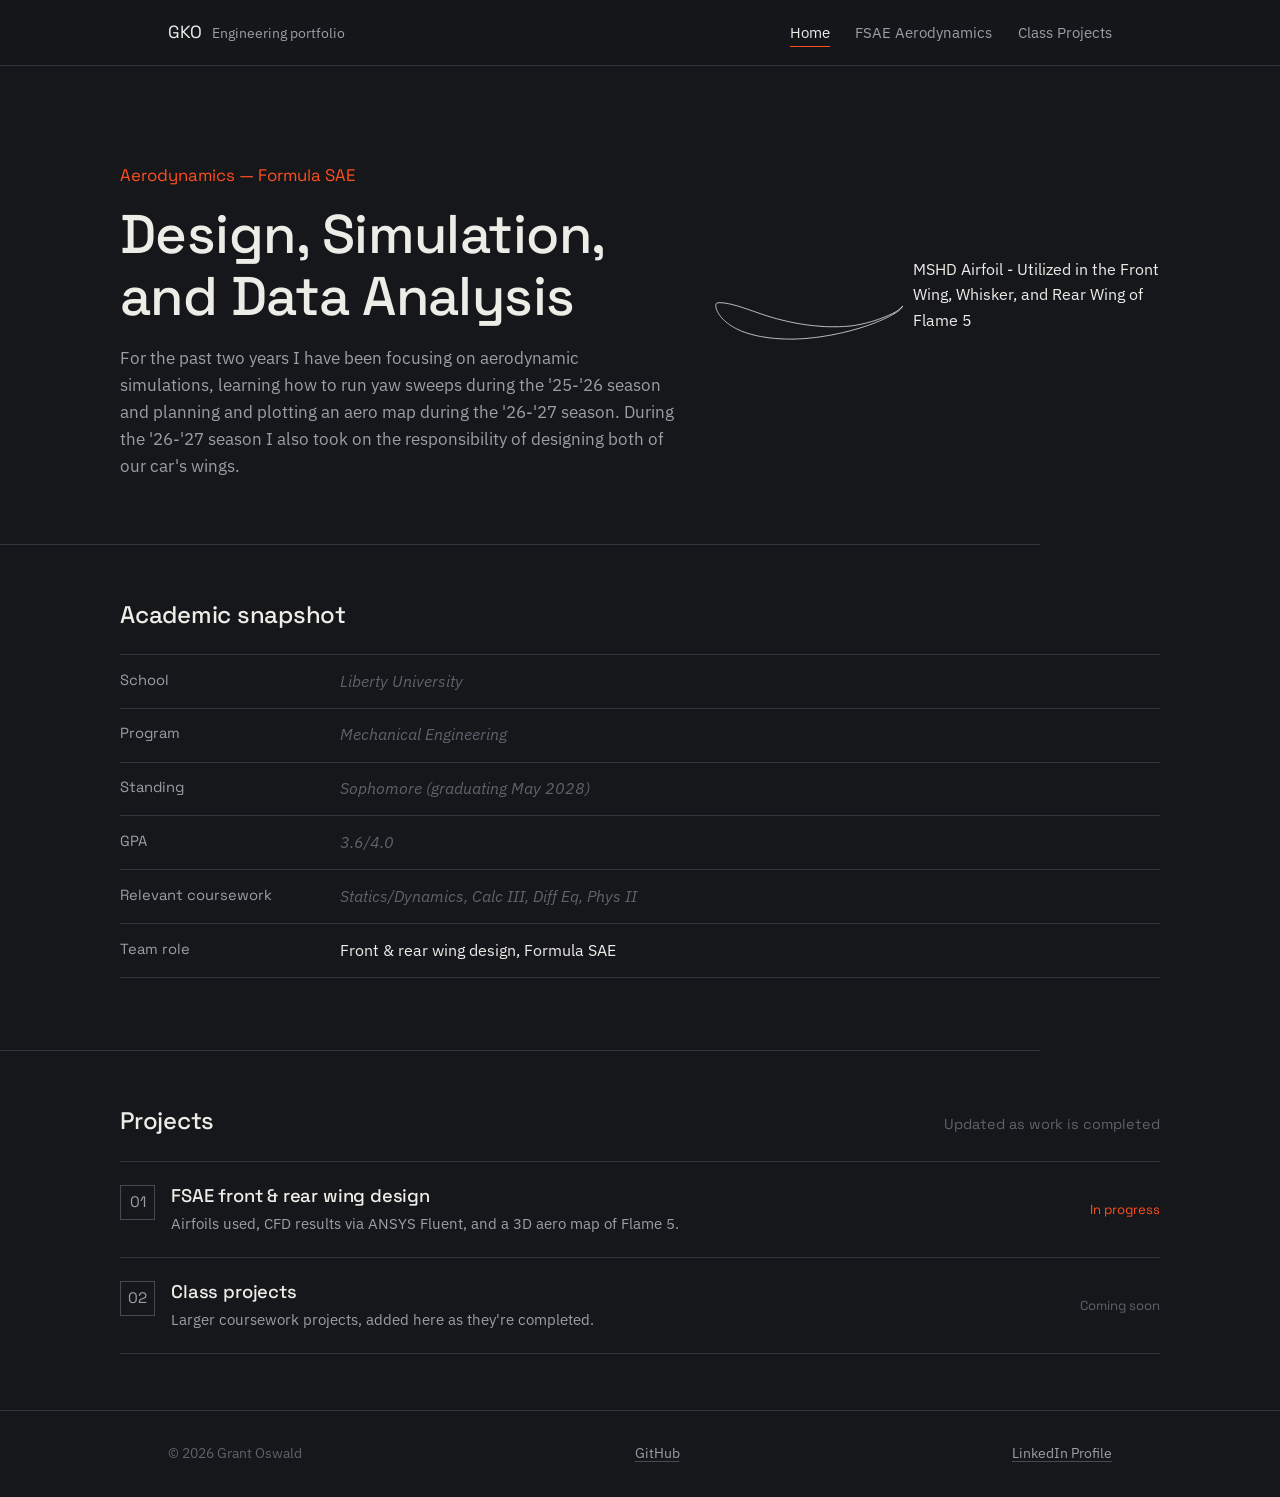
==== commit 7cbc49a8: "Update index.html" ====
--- a/index.html
+++ b/index.html
@@ -40,8 +40,8 @@
         <path d="M400.5 99.7 L397.4 103.8 L395.8 105.8 L393.9 107.6 L391.7 109.6 L389.4 111.3 L387.2 112.7 L384.8 114.2 L382.4 115.7 L379.9 117.1 L377.6 118.4 L375.6 119.5 L373.5 120.6 L371.1 121.8 L368.7 123.0 L366.3 124.1 L363.7 125.4 L360.9 126.6 L358.3 127.8 L355.7 128.9 L353.0 130.1 L350.3 131.2 L347.6 132.3 L344.7 133.5 L341.8 134.6 L338.8 135.8 L335.7 136.9 L332.4 138.1 L329.2 139.3 L325.9 140.3 L322.5 141.5 L318.9 142.7 L315.3 143.8 L311.5 145.0 L307.6 146.1 L303.6 147.3 L299.5 148.4 L295.3 149.6 L291.0 150.7 L286.7 151.8 L282.3 152.8 L277.9 153.9 L273.5 154.9 L269.1 155.8 L264.8 156.7 L260.4 157.6 L256.0 158.5 L251.6 159.3 L247.2 160.0 L242.8 160.7 L238.4 161.5 L234.0 162.2 L229.6 162.8 L225.2 163.3 L220.8 163.9 L216.4 164.4 L212.0 164.8 L207.6 165.3 L203.3 165.7 L198.9 166.0 L194.5 166.3 L190.1 166.5 L185.7 166.7 L181.3 166.9 L176.9 167.0 L172.5 167.0 L168.1 167.0 L163.7 166.9 L159.3 166.7 L154.9 166.5 L150.5 166.3 L146.1 166.0 L141.7 165.7 L137.3 165.3 L132.9 164.9 L128.5 164.4 L124.1 163.8 L119.7 163.1 L115.3 162.4 L110.9 161.7 L106.5 160.8 L102.2 159.9 L97.8 158.8 L93.4 157.7 L89.2 156.5 L85.3 155.4 L81.8 154.3 L78.6 153.1 L75.4 152.0 L72.5 150.8 L69.8 149.6 L67.2 148.5 L64.7 147.3 L62.4 146.2 L60.0 145.0 L57.8 143.8 L55.8 142.7 L53.7 141.4 L51.7 140.2 L49.8 139.0 L47.9 137.7 L46.1 136.4 L44.5 135.2 L43.1 134.1 L41.5 132.9 L40.0 131.6 L38.8 130.5 L37.5 129.3 L36.2 128.2 L35.0 126.9 L33.7 125.7 L32.6 124.4 L31.5 123.2 L30.5 121.9 L29.4 120.6 L28.4 119.2 L27.4 117.9 L26.6 116.6 L25.7 115.3 L24.9 114.0 L24.2 112.7 L23.5 111.6 L22.9 110.2 L22.3 108.7 L21.8 107.3 L21.1 105.6 L20.6 104.0 L20.2 102.3 L20.1 100.6 L20.1 99.4 L20.0 97.8 L20.3 96.3 L21.0 94.9 L22.1 93.6 L23.7 93.2 L28.1 93.0 L32.5 93.2 L36.9 93.6 L41.3 94.2 L45.7 95.0 L50.1 95.9 L54.5 97.0 L58.7 98.1 L62.6 99.2 L66.5 100.3 L70.2 101.5 L73.7 102.6 L77.2 103.8 L80.6 104.9 L83.9 106.0 L87.3 107.2 L90.6 108.4 L94.0 109.5 L97.2 110.6 L100.5 111.8 L103.7 112.9 L107.1 114.1 L110.4 115.2 L113.8 116.4 L117.2 117.5 L120.8 118.7 L124.4 119.8 L128.1 121.0 L131.9 122.1 L135.8 123.3 L139.7 124.4 L143.9 125.6 L148.2 126.7 L152.5 127.8 L156.9 128.9 L161.3 129.9 L165.7 131.0 L170.1 131.9 L174.5 132.9 L178.9 133.7 L183.3 134.6 L187.7 135.3 L192.1 136.1 L196.5 136.8 L200.9 137.5 L205.3 138.1 L209.7 138.7 L214.1 139.2 L218.5 139.7 L222.9 140.1 L227.3 140.5 L231.6 140.8 L236.0 141.2 L240.4 141.4 L244.8 141.7 L249.2 141.8 L253.6 141.9 L258.0 141.9 L262.4 141.9 L266.8 141.9 L271.2 141.8 L275.6 141.6 L280.0 141.4 L284.4 141.1 L288.8 140.7 L293.2 140.4 L297.6 139.8 L302.0 139.2 L306.4 138.5 L310.7 137.7 L315.1 136.8 L319.5 135.8 L323.9 134.8 L328.2 133.7 L332.4 132.6 L336.5 131.4 L340.3 130.3 L344.0 129.1 L347.5 128.0 L350.8 126.8 L353.9 125.7 L357.0 124.5 L360.0 123.4 L362.8 122.2 L365.5 121.1 L368.4 119.9 L371.6 118.6 L374.3 117.4 L377.2 116.1 L380.0 114.7 L382.5 113.5 L385.0 112.0 L387.1 110.7 L389.2 109.4 L390.9 108.2 L392.5 106.9 L394.7 105.1 L396.5 103.5 Z"
               stroke="#EDEDE7" stroke-width="1.6"/>
       </svg>
+       <div class="title">MSHD Airfoil - Utilized in the Front Wing, Whisker, and Rear Wing of Flame 5</div>
     </div>
-    <div class="title">MSHD Airfoil - Utilized in the Front Wing, Whisker, and Rear Wing of Flame 5</div>
   </section>
 
   <hr class="dim-line wrap">
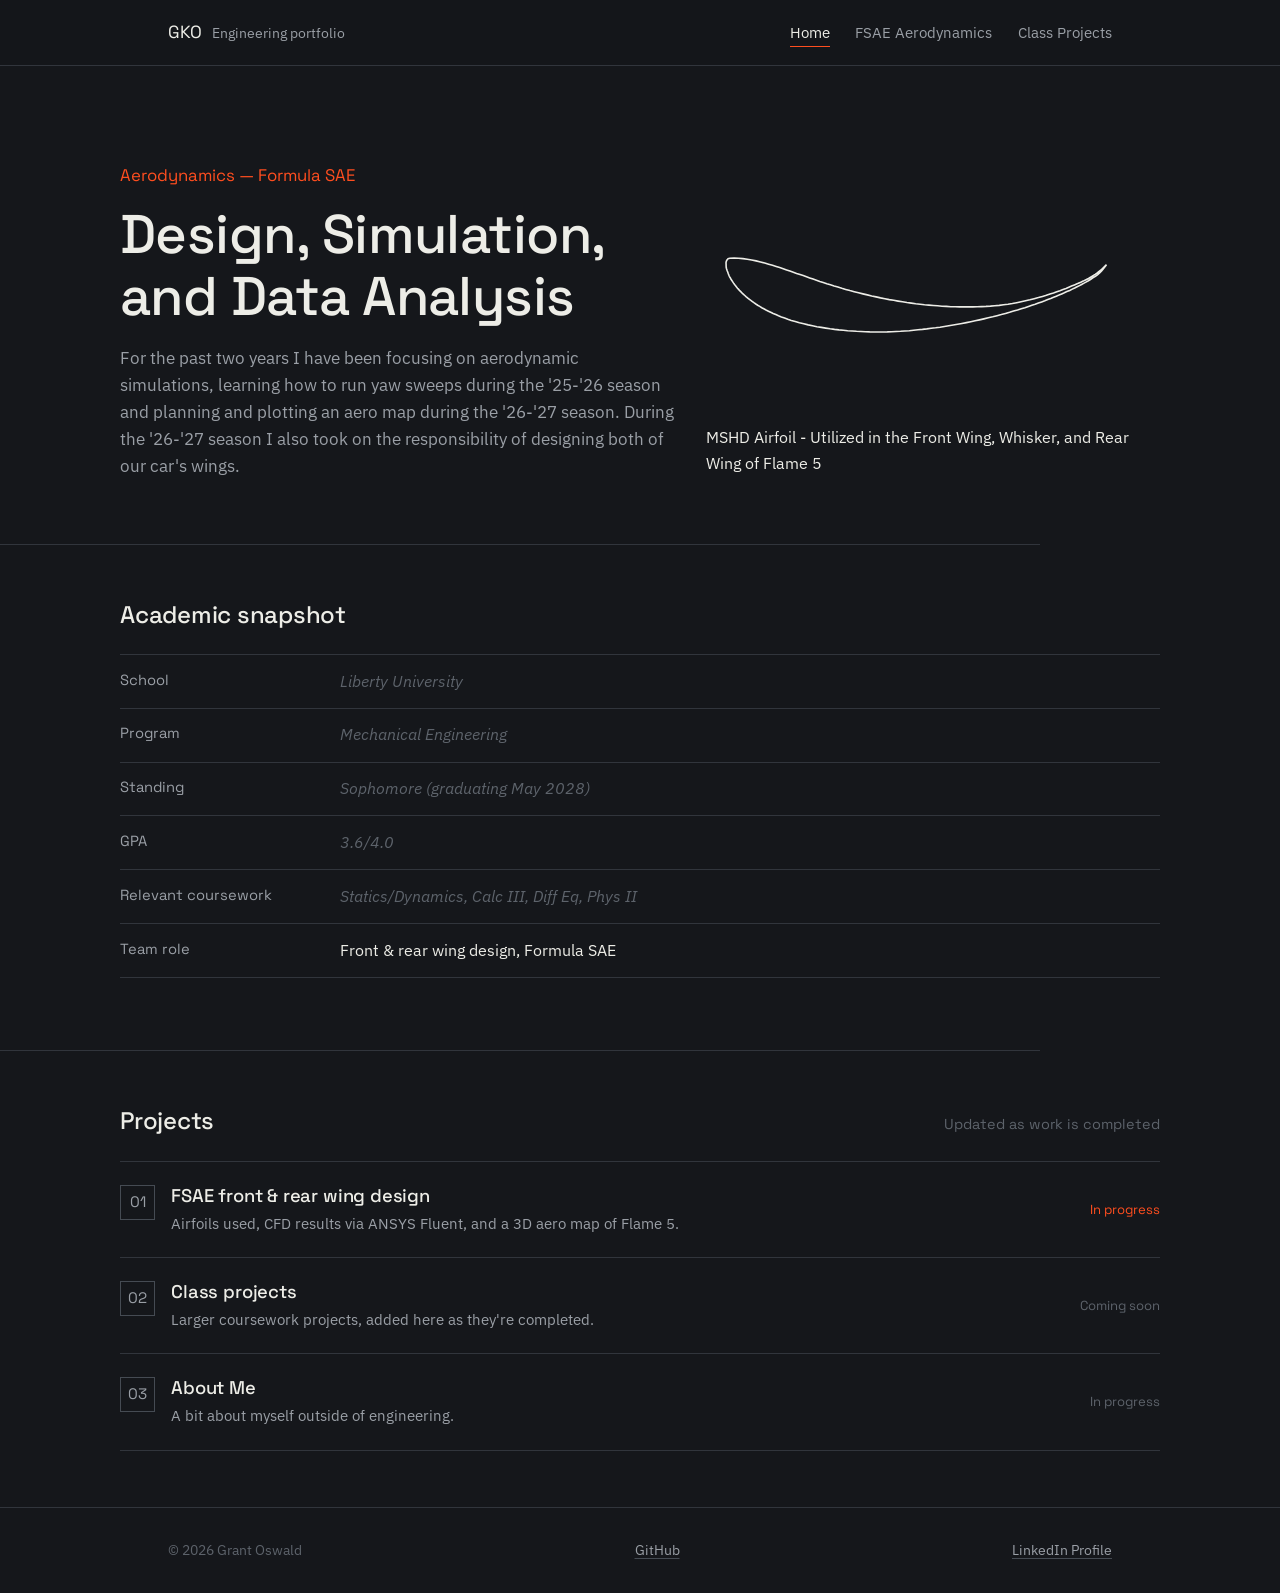
==== commit a407eaef: "Update index.html" ====
--- a/index.html
+++ b/index.html
@@ -104,6 +104,14 @@
         </span>
         <span class="part-status">Coming soon</span>
       </a>
+      <a class="part" href="projects/mousetrap car.html">
+        <span class="part-mark">03</span>
+        <span class="part-body">
+          <h3>About Me</h3>
+          <p>A bit about myself outside of engineering.</p>
+        </span>
+        <span class="part-status">In progress</span>
+      </a>
     </div>
   </section>
 
--- a/css/style.css
+++ b/css/style.css
@@ -174,6 +174,7 @@
 }
 .hero-figure {
   display: flex;
+   flex-direction: column;
   justify-content: center;
 }
 .hero-figure svg {
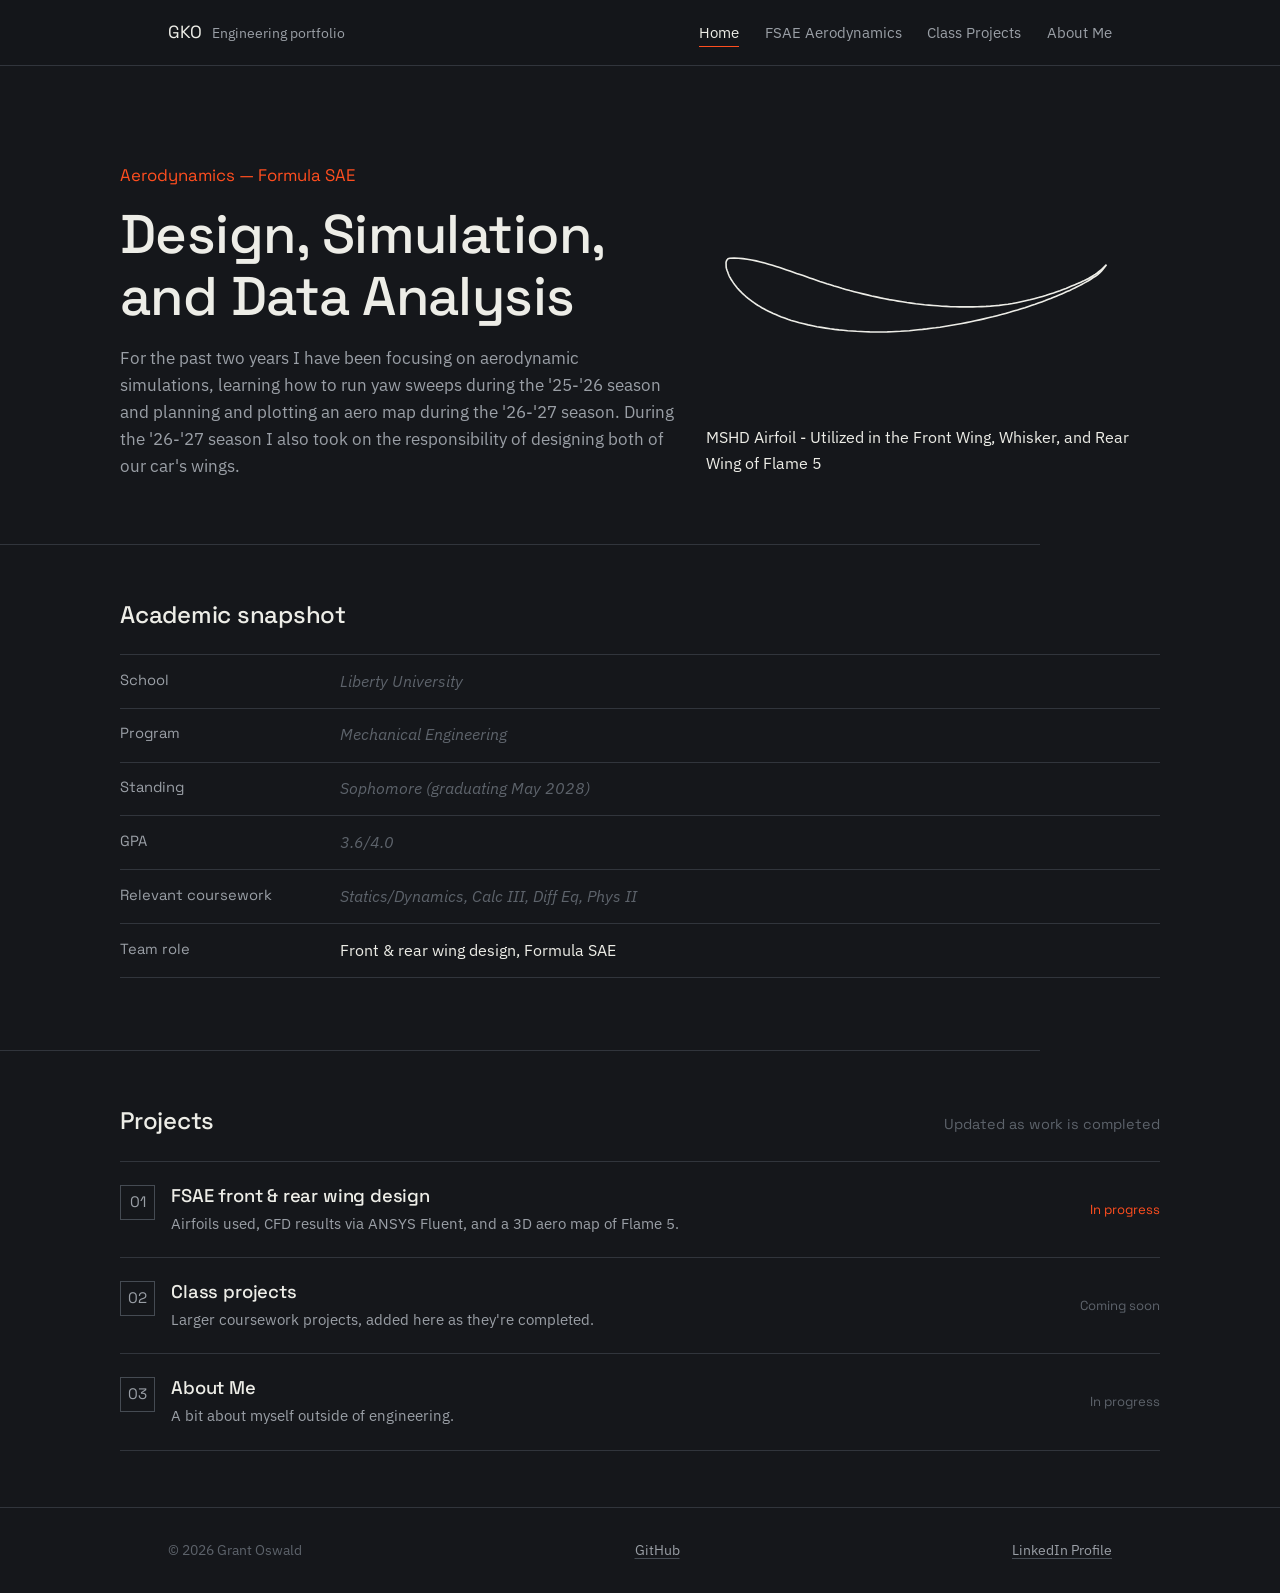
==== commit b7005e0e: "Update index.html" ====
--- a/index.html
+++ b/index.html
@@ -19,6 +19,7 @@
       <a href="index.html" aria-current="page">Home</a>
       <a href="projects/fsae.html">FSAE Aerodynamics</a>
       <a href="projects/class-projects.html">Class Projects</a>
+      <a href="projects/about-me.html">About Me</a>
     </nav>
   </div>
 </header>
@@ -104,7 +105,7 @@
         </span>
         <span class="part-status">Coming soon</span>
       </a>
-      <a class="part" href="projects/mousetrap car.html">
+      <a class="part" href="projects/about-me.html">
         <span class="part-mark">03</span>
         <span class="part-body">
           <h3>About Me</h3>
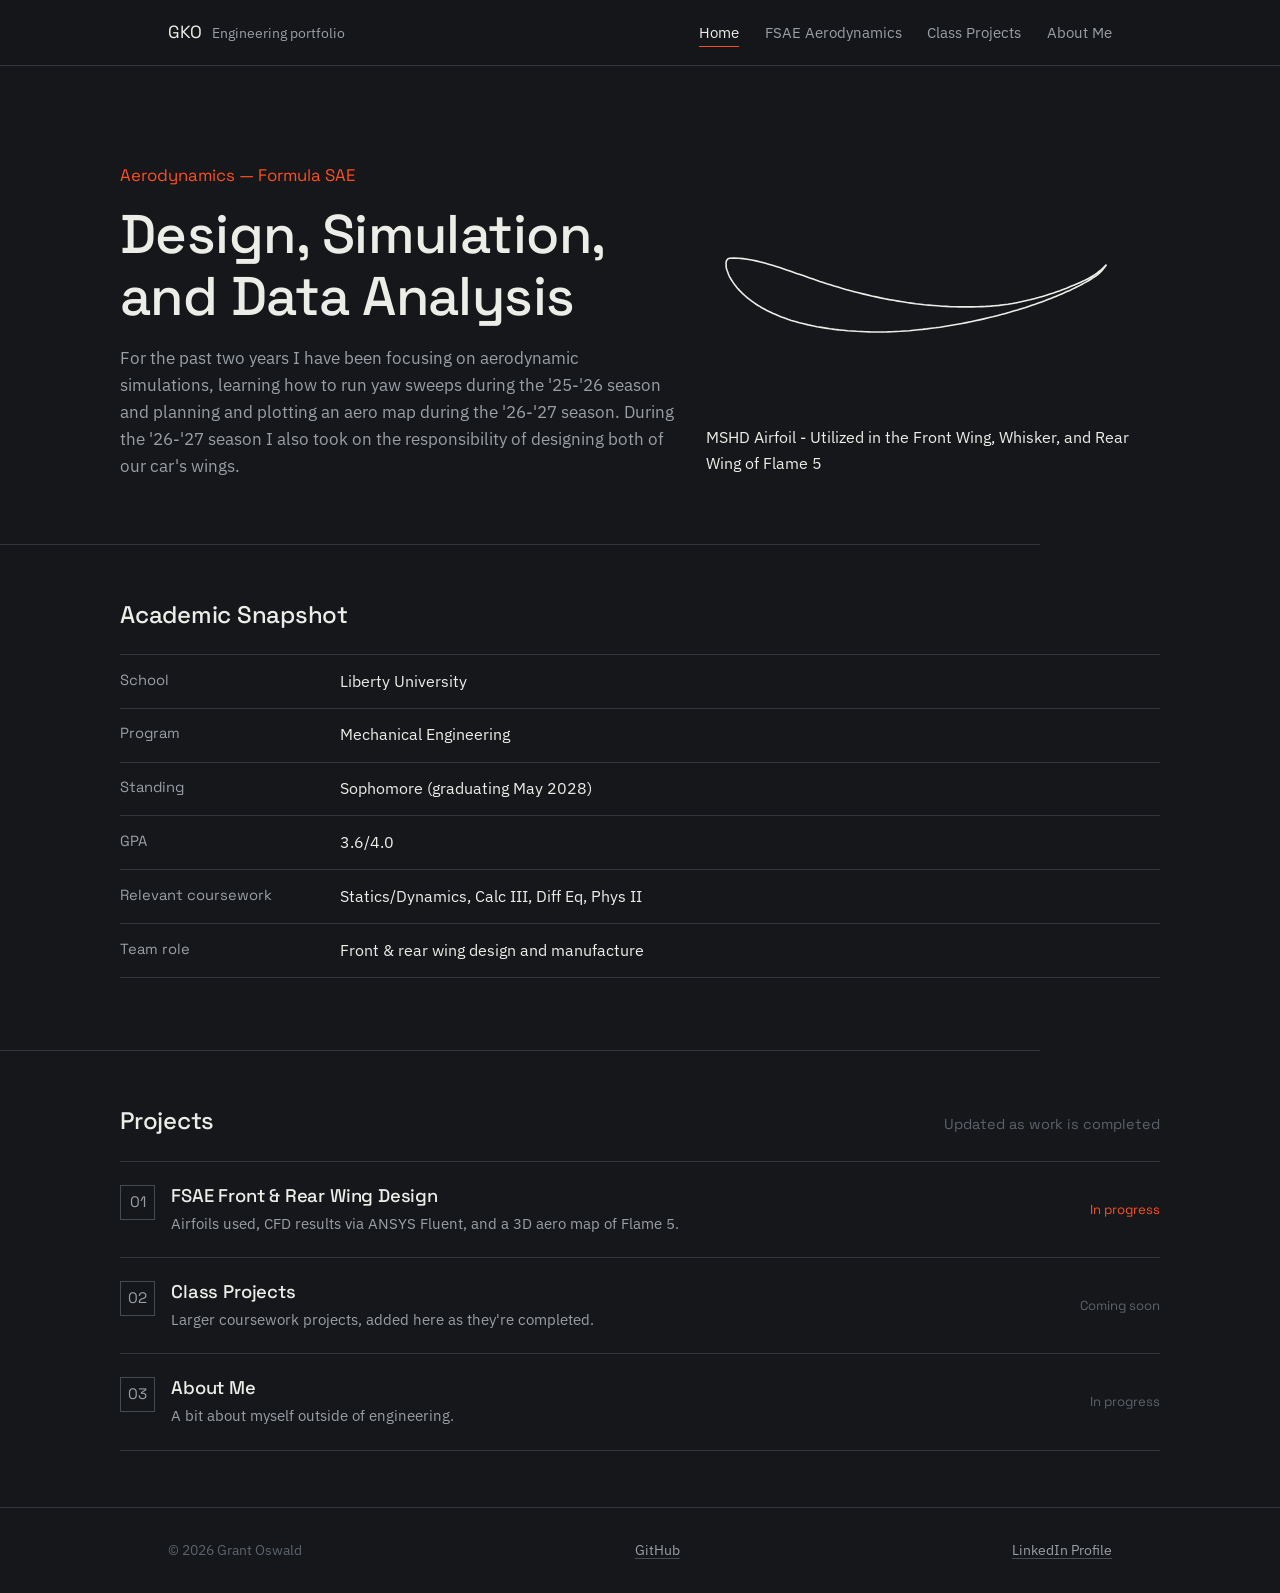
==== commit 030a2d97: "Update index.html" ====
--- a/index.html
+++ b/index.html
@@ -50,32 +50,32 @@
   <!-- ============ ACADEMIC SNAPSHOT ============ -->
   <section class="block wrap" id="about">
     <div class="block-head">
-      <h2>Academic snapshot</h2>
+      <h2>Academic Snapshot</h2>
     </div>
     <dl class="spec-sheet">
       <div class="spec-row">
         <dt>School</dt>
-        <dd><span class="placeholder">Liberty University</span></dd>
+        <dd>Liberty University</dd>
       </div>
       <div class="spec-row">
         <dt>Program</dt>
-        <dd><span class="placeholder">Mechanical Engineering</span></dd>
+        <dd>Mechanical Engineering</dd>
       </div>
       <div class="spec-row">
         <dt>Standing</dt>
-        <dd><span class="placeholder">Sophomore (graduating May 2028)</span></dd>
+        <dd>Sophomore (graduating May 2028)</dd>
       </div>
       <div class="spec-row">
         <dt>GPA</dt>
-        <dd><span class="placeholder">3.6/4.0</span></dd>
+        <dd>3.6/4.0</dd>
       </div>
       <div class="spec-row">
         <dt>Relevant coursework</dt>
-        <dd><span class="placeholder">Statics/Dynamics, Calc III, Diff Eq, Phys II</span></dd>
+        <dd>Statics/Dynamics, Calc III, Diff Eq, Phys II</dd>
       </div>
       <div class="spec-row">
         <dt>Team role</dt>
-        <dd>Front &amp; rear wing design, Formula SAE</dd>
+        <dd>Front &amp; rear wing design and manufacture</dd>
       </div>
     </dl>
   </section>
@@ -92,7 +92,7 @@
       <a class="part" href="projects/fsae.html">
         <span class="part-mark">01</span>
         <span class="part-body">
-          <h3>FSAE front &amp; rear wing design</h3>
+          <h3>FSAE Front &amp; Rear Wing Design</h3>
           <p>Airfoils used, CFD results via ANSYS Fluent, and a 3D aero map of Flame 5.</p>
         </span>
         <span class="part-status live">In progress</span>
@@ -100,7 +100,7 @@
       <a class="part" href="projects/class-projects.html">
         <span class="part-mark">02</span>
         <span class="part-body">
-          <h3>Class projects</h3>
+          <h3>Class Projects</h3>
           <p>Larger coursework projects, added here as they're completed.</p>
         </span>
         <span class="part-status">Coming soon</span>
